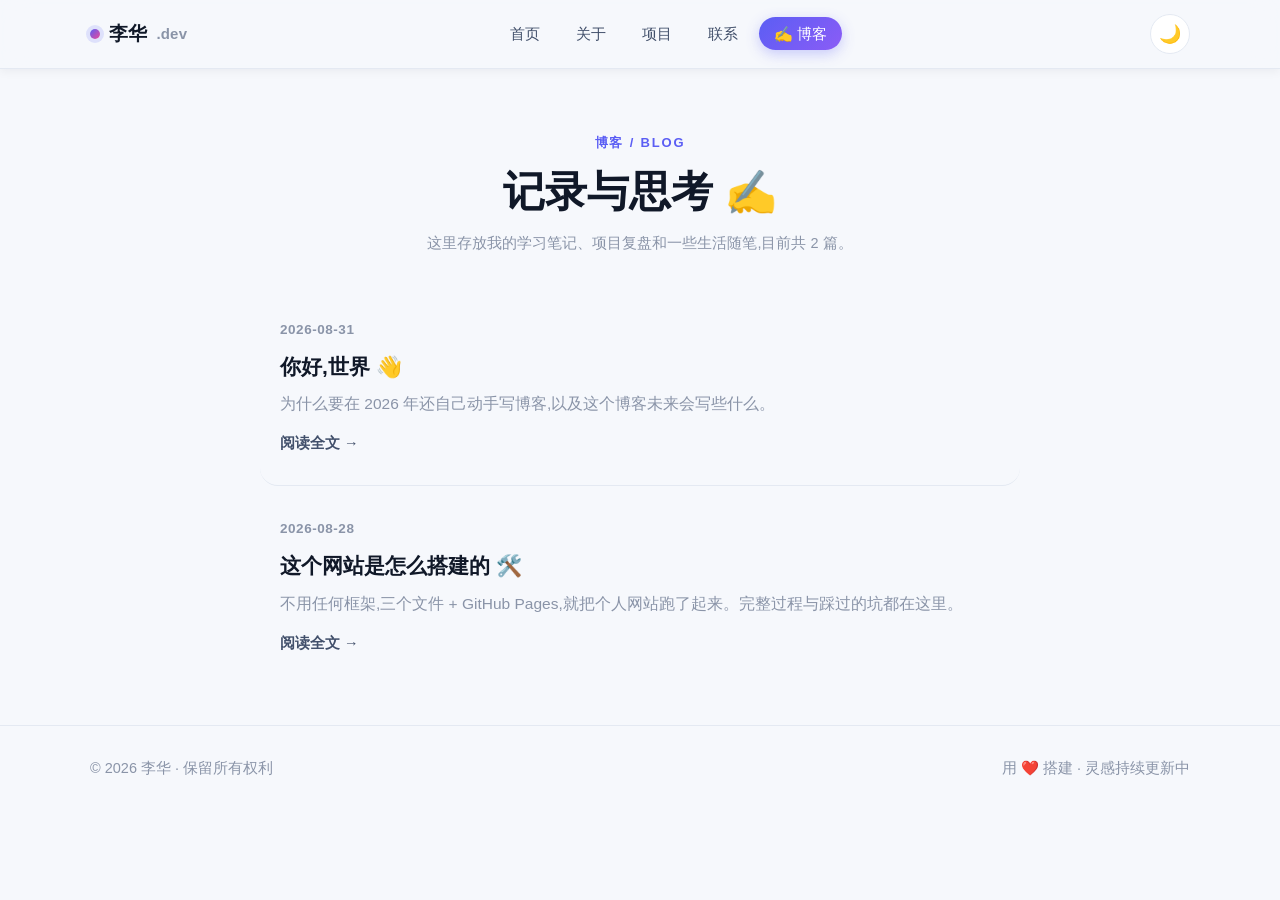
==== blog.html @ 34dc0900 "init: 个人网站与博客" ====
<!DOCTYPE html>
<html lang="zh-CN">
<head>
  <meta charset="UTF-8" />
  <meta name="viewport" content="width=device-width, initial-scale=1.0" />
  <title>博客 · 李华</title>
  <meta name="description" content="李华的博客:学习笔记、项目复盘与生活随笔。" />
  <link rel="icon" href="data:image/svg+xml,<svg xmlns='http://www.w3.org/2000/svg' viewBox='0 0 100 100'><text y='.9em' font-size='90'>🌟</text></svg>" />
  <link rel="stylesheet" href="style.css" />
</head>
<body>
  <a class="skip-link" href="#main">跳到主要内容</a>

  <header class="site-header scrolled">
    <nav class="nav container" aria-label="主导航">
      <a class="brand" href="index.html"><span class="brand-dot"></span>李华<span class="brand-sub">.dev</span></a>
      <ul class="nav-menu" id="navMenu">
        <li><a href="index.html" class="nav-link">首页</a></li>
        <li><a href="index.html#about" class="nav-link">关于</a></li>
        <li><a href="index.html#projects" class="nav-link">项目</a></li>
        <li><a href="index.html#contact" class="nav-link">联系</a></li>
        <li><a href="blog.html" class="nav-link nav-blog">✍️ 博客</a></li>
      </ul>
      <div class="nav-actions">
        <button class="theme-toggle" id="themeToggle" aria-label="切换深色 / 浅色模式">🌙</button>
        <button class="nav-toggle" id="navToggle" aria-label="打开菜单" aria-expanded="false" aria-controls="navMenu">
          <span></span><span></span><span></span>
        </button>
      </div>
    </nav>
  </header>

  <main id="main">
    <div class="container">
      <header class="page-head">
        <p class="eyebrow">博客 / Blog</p>
        <h1>记录与思考 ✍️</h1>
        <p class="p-meta">这里存放我的学习笔记、项目复盘和一些生活随笔,目前共 2 篇。</p>
      </header>

      <div class="blog-wrap">
        <a class="post-list-item" href="posts/2026-08-31-hello-world.html">
          <time class="post-item-date" datetime="2026-08-31">2026-08-31</time>
          <h2>你好,世界 👋</h2>
          <p class="post-item-excerpt">为什么要在 2026 年还自己动手写博客,以及这个博客未来会写些什么。</p>
          <span class="link-arrow">阅读全文 →</span>
        </a>
        <a class="post-list-item" href="posts/2026-08-28-how-i-built-this-site.html">
          <time class="post-item-date" datetime="2026-08-28">2026-08-28</time>
          <h2>这个网站是怎么搭建的 🛠️</h2>
          <p class="post-item-excerpt">不用任何框架,三个文件 + GitHub Pages,就把个人网站跑了起来。完整过程与踩过的坑都在这里。</p>
          <span class="link-arrow">阅读全文 →</span>
        </a>
      </div>
    </div>
  </main>

  <footer class="site-footer">
    <div class="container footer-inner">
      <p>© <span id="year">2026</span> 李华 · 保留所有权利</p>
      <p>用 ❤️ 搭建 · 灵感持续更新中</p>
    </div>
  </footer>

  <button class="back-top" id="backTop" aria-label="回到顶部">↑</button>

  <script src="script.js"></script>
</body>
</html>
---- style.css ----
/* =====================================================
   个人网站样式表
   主题色、深浅色模式都在 :root / [data-theme] 变量里改
   ===================================================== */

:root {
  --bg: #f6f8fc;
  --surface: #ffffff;
  --surface-2: #edf1f8;
  --text: #101828;
  --text-2: #42506b;
  --muted: #8a94a8;
  --primary: #5b5ef4;
  --primary-2: #8b5cf6;
  --pink: #ec4899;
  --teal: #14b8a6;
  --amber: #f59e0b;
  --border: #e4e9f2;
  --nav-bg: rgba(246, 248, 252, 0.82);
  --shadow-sm: 0 2px 10px rgba(15, 23, 42, 0.06);
  --shadow-md: 0 14px 34px rgba(15, 23, 42, 0.10);
  --radius: 18px;
  --header-h: 68px;
  --font: -apple-system, BlinkMacSystemFont, "Segoe UI", "PingFang SC",
    "Hiragino Sans GB", "Microsoft YaHei", "Noto Sans SC", sans-serif;
}

html[data-theme="dark"] {
  --bg: #0b1020;
  --surface: #141b31;
  --surface-2: #0f1526;
  --text: #e9edf8;
  --text-2: #b4bed6;
  --muted: #6d7893;
  --border: #242e4d;
  --nav-bg: rgba(11, 16, 32, 0.78);
  --shadow-sm: 0 2px 10px rgba(0, 0, 0, 0.35);
  --shadow-md: 0 16px 40px rgba(0, 0, 0, 0.45);
}

/* ---------- 基础 ---------- */
* { margin: 0; padding: 0; box-sizing: border-box; }

html {
  scroll-behavior: smooth;
  scroll-padding-top: calc(var(--header-h) + 14px);
}

body {
  font-family: var(--font);
  background: var(--bg);
  color: var(--text);
  line-height: 1.75;
  transition: background 0.35s ease, color 0.35s ease;
  overflow-x: hidden;
}

img, svg { display: block; max-width: 100%; }
a { color: inherit; text-decoration: none; }
ul { list-style: none; }
button { font-family: inherit; cursor: pointer; border: none; background: none; color: inherit; }

::selection { background: var(--primary); color: #fff; }

:focus-visible { outline: 2px solid var(--primary); outline-offset: 3px; border-radius: 4px; }

.container { width: min(1100px, 100% - 48px); margin-inline: auto; }

.skip-link {
  position: fixed; top: -60px; left: 16px; z-index: 100;
  background: var(--primary); color: #fff; padding: 10px 18px; border-radius: 10px;
  transition: top 0.25s ease;
}
.skip-link:focus { top: 12px; }

/* ---------- 顶部导航 ---------- */
.site-header {
  position: fixed; inset: 0 0 auto 0; z-index: 50;
  transition: background 0.3s ease, box-shadow 0.3s ease, border-color 0.3s ease;
  border-bottom: 1px solid transparent;
}
.site-header.scrolled {
  background: var(--nav-bg);
  backdrop-filter: blur(14px);
  -webkit-backdrop-filter: blur(14px);
  border-color: var(--border);
  box-shadow: var(--shadow-sm);
}

.nav { display: flex; align-items: center; justify-content: space-between; height: var(--header-h); gap: 16px; }

.brand { display: flex; align-items: center; gap: 9px; font-weight: 800; font-size: 19px; letter-spacing: 0.01em; }
.brand-dot {
  width: 10px; height: 10px; border-radius: 50%;
  background: linear-gradient(135deg, var(--primary), var(--pink));
  box-shadow: 0 0 0 4px rgba(91, 94, 244, 0.15);
}
.brand-sub { color: var(--muted); font-weight: 600; font-size: 15px; }

.nav-menu { display: flex; align-items: center; gap: 6px; }
.nav-link {
  padding: 8px 15px; border-radius: 999px; font-size: 15px; font-weight: 500;
  color: var(--text-2); transition: color 0.2s, background 0.2s;
}
.nav-link:hover { color: var(--text); background: var(--surface-2); }
.nav-link.active { color: #fff; background: linear-gradient(135deg, var(--primary), var(--primary-2)); }

.nav-actions { display: flex; align-items: center; gap: 8px; }

.theme-toggle {
  width: 40px; height: 40px; border-radius: 50%;
  display: grid; place-items: center; font-size: 18px;
  background: var(--surface); border: 1px solid var(--border);
  transition: transform 0.2s;
}
.theme-toggle:hover { transform: rotate(18deg) scale(1.06); }

.nav-toggle {
  display: none; flex-direction: column; justify-content: center; gap: 5px;
  width: 40px; height: 40px; border-radius: 12px;
  background: var(--surface); border: 1px solid var(--border);
  align-items: center;
}
.nav-toggle span {
  width: 18px; height: 2px; border-radius: 2px; background: var(--text);
  transition: transform 0.3s ease, opacity 0.3s ease;
}
body.menu-open .nav-toggle span:nth-child(1) { transform: translateY(7px) rotate(45deg); }
body.menu-open .nav-toggle span:nth-child(2) { opacity: 0; }
body.menu-open .nav-toggle span:nth-child(3) { transform: translateY(-7px) rotate(-45deg); }

/* ---------- 首屏 Hero ---------- */
.hero {
  position: relative;
  min-height: 100vh; min-height: 100svh;
  display: grid; place-items: center;
  text-align: center;
  padding: calc(var(--header-h) + 40px) 0 90px;
  overflow: hidden;
}

.hero-bg { position: absolute; inset: 0; pointer-events: none; }
.blob { position: absolute; border-radius: 50%; filter: blur(90px); opacity: 0.5; }
.blob-1 {
  width: 420px; height: 420px; top: -120px; left: -100px;
  background: radial-gradient(circle, rgba(91, 94, 244, 0.55), transparent 65%);
  animation: drift 14s ease-in-out infinite alternate;
}
.blob-2 {
  width: 380px; height: 380px; bottom: -140px; right: -80px;
  background: radial-gradient(circle, rgba(236, 72, 153, 0.4), transparent 65%);
  animation: drift 16s ease-in-out infinite alternate-reverse;
}
.blob-3 {
  width: 300px; height: 300px; top: 30%; right: 18%;
  background: radial-gradient(circle, rgba(20, 184, 166, 0.35), transparent 65%);
  animation: drift 12s ease-in-out infinite alternate;
}
@keyframes drift {
  from { transform: translate(0, 0) scale(1); }
  to { transform: translate(40px, 30px) scale(1.12); }
}

.hero-inner { position: relative; z-index: 1; }

.hero-hi { font-size: 19px; color: var(--text-2); font-weight: 500; }

.hero-name {
  font-size: clamp(46px, 9vw, 88px);
  font-weight: 900; line-height: 1.15; letter-spacing: 0.02em;
  background: linear-gradient(120deg, var(--primary) 5%, var(--primary-2) 45%, var(--pink) 90%);
  -webkit-background-clip: text; background-clip: text; color: transparent;
}

.hero-role { margin-top: 14px; font-size: clamp(18px, 3vw, 24px); color: var(--text-2); }
.typed { font-weight: 700; color: var(--primary); }
html[data-theme="dark"] .typed { color: #a5a8ff; }
.caret {
  display: inline-block; width: 2px; height: 1.15em; margin-left: 3px;
  background: var(--primary); vertical-align: -0.2em;
  animation: blink 1s steps(1) infinite;
}
@keyframes blink { 50% { opacity: 0; } }

.hero-desc {
  max-width: 560px; margin: 18px auto 0;
  color: var(--muted); font-size: 17px;
}

.hero-actions { margin-top: 36px; display: flex; gap: 14px; justify-content: center; flex-wrap: wrap; }

.btn {
  display: inline-flex; align-items: center; gap: 8px;
  padding: 13px 28px; border-radius: 999px;
  font-size: 16px; font-weight: 600;
  transition: transform 0.2s ease, box-shadow 0.2s ease, background 0.2s ease;
}
.btn:hover { transform: translateY(-3px); }
.btn-primary {
  color: #fff;
  background: linear-gradient(135deg, var(--primary), var(--primary-2));
  box-shadow: 0 10px 24px rgba(91, 94, 244, 0.35);
}
.btn-primary:hover { box-shadow: 0 16px 30px rgba(91, 94, 244, 0.45); }
.btn-ghost {
  color: var(--text); border: 1.5px solid var(--border); background: var(--surface);
}
.btn-ghost:hover { border-color: var(--primary); color: var(--primary); }
.btn-lg { padding: 16px 36px; font-size: 17px; }

.hero-meta {
  margin-top: 44px; display: flex; gap: 26px; justify-content: center; flex-wrap: wrap;
  color: var(--muted); font-size: 14.5px; font-weight: 500;
}

.scroll-hint {
  position: absolute; bottom: 26px; left: 50%; transform: translateX(-50%);
  font-size: 26px; color: var(--muted); animation: bounce 1.8s ease-in-out infinite;
}
@keyframes bounce { 0%, 100% { transform: translate(-50%, 0); } 50% { transform: translate(-50%, 8px); } }

/* ---------- 通用 Section ---------- */
.section { padding: 104px 0; }
.section-alt { background: var(--surface-2); transition: background 0.35s ease; }

.section-head { text-align: center; margin-bottom: 56px; }
.eyebrow {
  color: var(--primary); font-weight: 700;
  letter-spacing: 0.14em; font-size: 13px; text-transform: uppercase;
}
html[data-theme="dark"] .eyebrow { color: #9ca0ff; }
.section-head h2 { margin-top: 8px; font-size: clamp(28px, 4.5vw, 40px); font-weight: 800; }

/* ---------- 滚动浮现动画 ---------- */
.reveal { opacity: 0; transform: translateY(26px); transition: opacity 0.7s ease, transform 0.7s ease; transition-delay: calc(var(--d, 0) * 100ms); }
.reveal.visible { opacity: 1; transform: none; }

/* ---------- 关于我 ---------- */
.about-grid {
  display: grid; grid-template-columns: 320px 1fr;
  gap: 64px; align-items: center;
}

.avatar-wrap { position: relative; width: min(320px, 80%); margin-inline: auto; }
.avatar {
  aspect-ratio: 1; border-radius: 32% ;
  background: linear-gradient(135deg, var(--primary), var(--primary-2) 55%, var(--pink));
  display: grid; place-items: center;
  box-shadow: var(--shadow-md);
  overflow: hidden; position: relative;
}
.avatar::after {
  content: ""; position: absolute; inset: 10px;
  border-radius: inherit; border: 2px dashed rgba(255, 255, 255, 0.5);
}
.avatar span {
  font-size: 110px; font-weight: 900; color: #fff; opacity: 0.95;
  text-shadow: 0 8px 30px rgba(0, 0, 0, 0.25);
}
.badge {
  position: absolute; display: grid; place-items: center;
  width: 56px; height: 56px; border-radius: 18px; font-size: 26px;
  background: var(--surface); border: 1px solid var(--border);
  box-shadow: var(--shadow-sm);
}
.badge-1 { top: -12px; right: -6px; animation: float-y 4s ease-in-out infinite; }
.badge-2 { bottom: 18%; left: -26px; animation: float-y 5s ease-in-out infinite 0.6s; }
.badge-3 { bottom: -14px; right: 14%; animation: float-y 4.5s ease-in-out infinite 1.1s; }
@keyframes float-y { 0%, 100% { transform: translateY(0); } 50% { transform: translateY(-9px); } }

.about-text p { color: var(--text-2); margin-bottom: 16px; font-size: 16.5px; }

.stats { display: flex; gap: 18px; margin-top: 30px; flex-wrap: wrap; }
.stat {
  flex: 1; min-width: 120px; text-align: center;
  background: var(--surface); border: 1px solid var(--border);
  border-radius: var(--radius); padding: 18px 12px;
  box-shadow: var(--shadow-sm);
}
.stat strong {
  display: block; font-size: 30px; font-weight: 800;
  background: linear-gradient(120deg, var(--primary), var(--pink));
  -webkit-background-clip: text; background-clip: text; color: transparent;
}
.stat span { color: var(--muted); font-size: 14px; }

/* ---------- 技能 ---------- */
.skills-grid { display: grid; grid-template-columns: repeat(auto-fit, minmax(280px, 1fr)); gap: 26px; }

.skill-card {
  background: var(--surface); border: 1px solid var(--border);
  border-radius: var(--radius); padding: 32px 28px;
  box-shadow: var(--shadow-sm);
  transition: transform 0.25s ease, box-shadow 0.25s ease, border-color 0.25s ease;
}
.skill-card:hover { transform: translateY(-6px); box-shadow: var(--shadow-md); border-color: transparent; }

.skill-icon {
  width: 58px; height: 58px; border-radius: 16px; font-size: 28px;
  display: grid; place-items: center; margin-bottom: 20px;
  background: linear-gradient(135deg, rgba(91, 94, 244, 0.14), rgba(236, 72, 153, 0.14));
}
.skill-card h3 { font-size: 20px; margin-bottom: 8px; }
.skill-card > p { color: var(--muted); font-size: 15px; margin-bottom: 18px; }

.tags { display: flex; flex-wrap: wrap; gap: 8px; }
.tag {
  font-size: 13.5px; font-weight: 500; color: var(--text-2);
  background: var(--surface-2); border: 1px solid var(--border);
  padding: 5px 14px; border-radius: 999px;
}

/* ---------- 项目 ---------- */
.projects-grid { display: grid; grid-template-columns: repeat(auto-fit, minmax(300px, 1fr)); gap: 26px; }

.project-card {
  background: var(--surface); border: 1px solid var(--border);
  border-radius: var(--radius); overflow: hidden;
  box-shadow: var(--shadow-sm); display: flex; flex-direction: column;
  transition: transform 0.25s ease, box-shadow 0.25s ease;
}
.project-card:hover { transform: translateY(-6px); box-shadow: var(--shadow-md); }

.cover { height: 168px; display: grid; place-items: center; position: relative; overflow: hidden; }
.cover-emoji { font-size: 62px; filter: drop-shadow(0 10px 16px rgba(0, 0, 0, 0.25)); transition: transform 0.3s ease; }
.project-card:hover .cover-emoji { transform: scale(1.14) rotate(-5deg); }
.cover-1 { background: linear-gradient(135deg, #6366f1, #38bdf8); }
.cover-2 { background: linear-gradient(135deg, #8b5cf6, #ec4899); }
.cover-3 { background: linear-gradient(135deg, #0ea5a4, #4ade80); }

.project-body { padding: 24px 26px 26px; display: flex; flex-direction: column; flex: 1; }
.project-body h3 { font-size: 20px; margin-bottom: 8px; }
.project-body > p { color: var(--muted); font-size: 15px; flex: 1; }

.project-tags { display: flex; flex-wrap: wrap; gap: 8px; margin: 16px 0 14px; }
.project-tags span {
  font-size: 12.5px; font-weight: 600; color: var(--primary);
  background: rgba(91, 94, 244, 0.1); padding: 4px 12px; border-radius: 999px;
}
html[data-theme="dark"] .project-tags span { color: #a5a8ff; }

.project-links { display: flex; gap: 18px; }
.link-arrow { font-size: 14.5px; font-weight: 600; color: var(--text-2); transition: color 0.2s; }
.link-arrow:hover { color: var(--primary); }

.more-hint { text-align: center; margin-top: 40px; color: var(--muted); font-size: 15.5px; }
.more-hint a { color: var(--primary); font-weight: 600; }
html[data-theme="dark"] .more-hint a { color: #a5a8ff; }

/* ---------- 博客入口 / 列表 ---------- */
.nav-blog {
  color: #fff !important;
  background: linear-gradient(135deg, var(--primary), var(--primary-2));
  box-shadow: 0 4px 14px rgba(91, 94, 244, 0.30);
}
.nav-blog:hover { color: #fff; transform: translateY(-2px); }

.page-head {
  max-width: 760px; margin: 0 auto; text-align: center;
  padding: calc(var(--header-h) + 64px) 24px 30px;
}
.page-head h1 { margin-top: 10px; font-size: clamp(28px, 5vw, 42px); font-weight: 800; line-height: 1.3; }
.p-meta { color: var(--muted); font-size: 14.5px; margin-top: 12px; }

.blog-wrap { max-width: 760px; margin: 0 auto; padding-bottom: 40px; }
.post-list-item {
  display: block; padding: 28px 20px;
  border-radius: var(--radius); border-bottom: 1px solid var(--border);
  transition: background 0.2s ease;
}
.post-list-item:last-child { border-bottom: none; }
.post-list-item:hover { background: var(--surface); }
.post-list-item:hover h2 { color: var(--primary); }
.post-item-date {
  color: var(--muted); font-size: 13.5px; font-weight: 700;
  letter-spacing: 0.04em; font-variant-numeric: tabular-nums;
}
.post-list-item h2 { font-size: 21px; margin: 8px 0; line-height: 1.5; transition: color 0.2s ease; }
.post-item-excerpt { color: var(--muted); font-size: 15.5px; margin-bottom: 12px; }

/* 首页「最新文章」卡片 */
.blog-cards { display: grid; grid-template-columns: repeat(auto-fit, minmax(280px, 1fr)); gap: 26px; }
.post-card {
  background: var(--surface); border: 1px solid var(--border);
  border-radius: var(--radius); padding: 26px 26px 24px;
  display: flex; flex-direction: column; box-shadow: var(--shadow-sm);
  transition: transform 0.25s ease, box-shadow 0.25s ease;
}
.post-card:hover { transform: translateY(-6px); box-shadow: var(--shadow-md); }
.post-card time { color: var(--muted); font-size: 13.5px; font-weight: 600; }
.post-card h3 { font-size: 19px; line-height: 1.5; margin: 8px 0; transition: color 0.2s ease; }
.post-card:hover h3 { color: var(--primary); }
.post-card p { color: var(--muted); font-size: 14.5px; flex: 1; }
.post-card .link-arrow { margin-top: 16px; color: var(--primary); font-weight: 600; font-size: 14.5px; }

/* ---------- 文章页排版 ---------- */
.article { max-width: 720px; margin: 0 auto; font-size: 16.5px; }
.article p { color: var(--text-2); margin-bottom: 18px; }
.article .lead { font-size: 18px; color: var(--text); }
.article h2 { font-size: 24px; margin: 40px 0 16px; }
.article h3 { font-size: 19px; margin: 30px 0 12px; }
.article ul, .article ol { margin: 0 0 18px 22px; color: var(--text-2); }
.article li { margin-bottom: 8px; }
.article a { color: var(--primary); text-decoration: underline; text-underline-offset: 3px; }
.article strong { color: var(--text); }
.article blockquote {
  border-left: 3px solid var(--primary);
  background: var(--surface);
  border-radius: 4px 14px 14px 4px;
  padding: 14px 20px; margin: 0 0 18px; color: var(--muted);
}
.article code {
  font-family: Consolas, "Courier New", monospace; font-size: 0.88em;
  background: var(--surface-2); border: 1px solid var(--border);
  padding: 2px 7px; border-radius: 6px; color: var(--text);
}
.article pre {
  background: var(--surface-2); border: 1px solid var(--border);
  border-radius: 14px; padding: 18px 20px; overflow-x: auto;
  margin: 0 0 18px; line-height: 1.6;
}
.article pre code { background: none; border: none; padding: 0; font-size: 14px; }
.article hr { border: none; border-top: 1px solid var(--border); margin: 32px 0; }
.article img { border-radius: 14px; margin-bottom: 18px; }

.post-nav {
  max-width: 720px; margin: 26px auto 0; padding: 24px 24px 80px;
  border-top: 1px solid var(--border);
  display: flex; justify-content: space-between; gap: 16px; flex-wrap: wrap;
}
.post-nav a { color: var(--text-2); font-weight: 600; font-size: 15px; transition: color 0.2s; }
.post-nav a:hover { color: var(--primary); }

/* ---------- 经历时间线 ---------- */
.timeline { max-width: 720px; margin: 0 auto; }
.t-item {
  position: relative; padding: 0 0 42px 30px;
  border-left: 2px solid var(--border);
}
.t-item:last-child { border-left-color: transparent; padding-bottom: 0; }
.t-item::before {
  content: ""; position: absolute; left: -9px; top: 6px;
  width: 16px; height: 16px; border-radius: 50%;
  background: var(--surface);
  border: 4px solid var(--primary);
  box-shadow: 0 0 0 5px rgba(91, 94, 244, 0.15);
}
.t-date { color: var(--primary); font-weight: 700; font-size: 14px; letter-spacing: 0.04em; }
html[data-theme="dark"] .t-date { color: #9ca0ff; }
.t-item h3 { font-size: 19px; margin: 6px 0 4px; }
.t-desc { color: var(--muted); font-size: 15px; }

/* ---------- 联系 ---------- */
.contact-card {
  text-align: center;
  background: var(--surface); border: 1px solid var(--border);
  border-radius: calc(var(--radius) + 8px);
  padding: 72px 32px;
  box-shadow: var(--shadow-md);
  position: relative; overflow: hidden;
}
.contact-card::before {
  content: ""; position: absolute; inset: 0 0 auto 0; height: 6px;
  background: linear-gradient(90deg, var(--primary), var(--primary-2), var(--pink));
}
.contact-card h2 { font-size: clamp(26px, 4vw, 36px); margin-bottom: 12px; }
.contact-text { color: var(--muted); max-width: 460px; margin: 0 auto 30px; }
.contact-card .btn-lg { margin-bottom: 34px; }

.socials { display: flex; gap: 14px; justify-content: center; }
.social {
  width: 52px; height: 52px; border-radius: 16px;
  display: grid; place-items: center;
  background: var(--surface-2); border: 1px solid var(--border);
  color: var(--text-2);
  transition: transform 0.2s ease, color 0.2s ease, border-color 0.2s ease;
}
.social svg { width: 22px; height: 22px; }
.social:hover { transform: translateY(-4px); color: var(--primary); border-color: var(--primary); }

/* ---------- 页脚 ---------- */
.site-footer {
  border-top: 1px solid var(--border);
  padding: 30px 0; color: var(--muted); font-size: 14.5px;
}
.footer-inner { display: flex; justify-content: space-between; gap: 12px; flex-wrap: wrap; }

/* ---------- 回到顶部 ---------- */
.back-top {
  position: fixed; right: 26px; bottom: 26px; z-index: 40;
  width: 48px; height: 48px; border-radius: 50%;
  display: grid; place-items: center; font-size: 20px; font-weight: 700;
  color: #fff; background: linear-gradient(135deg, var(--primary), var(--primary-2));
  box-shadow: 0 10px 24px rgba(91, 94, 244, 0.4);
  opacity: 0; visibility: hidden; transform: translateY(14px);
  transition: opacity 0.3s ease, transform 0.3s ease, visibility 0.3s;
}
.back-top.show { opacity: 1; visibility: visible; transform: none; }
.back-top:hover { transform: translateY(-4px); }

/* ---------- 响应式 ---------- */
@media (max-width: 900px) {
  .about-grid { grid-template-columns: 1fr; gap: 48px; }
  .avatar-wrap { width: min(260px, 70%); }
  .avatar span { font-size: 88px; }
}

@media (max-width: 720px) {
  .section { padding: 80px 0; }
  .nav-toggle { display: flex; }
  .nav-menu {
    position: fixed; top: var(--header-h); left: 0; right: 0;
    flex-direction: column; align-items: stretch; gap: 4px;
    background: var(--surface); border-bottom: 1px solid var(--border);
    padding: 14px 20px 20px;
    box-shadow: var(--shadow-md);
    opacity: 0; visibility: hidden; transform: translateY(-10px);
    transition: opacity 0.25s ease, transform 0.25s ease, visibility 0.25s;
  }
  body.menu-open .nav-menu { opacity: 1; visibility: visible; transform: none; }
  .nav-link { display: block; text-align: center; padding: 12px; }
  .nav-link.active { background: none; color: var(--primary); }
  .hero-meta { gap: 14px; }
  .footer-inner { justify-content: center; text-align: center; }
}

/* ---------- 动效偏好:减少 ---------- */
@media (prefers-reduced-motion: reduce) {
  html { scroll-behavior: auto; }
  *, *::before, *::after {
    animation-duration: 0.01ms !important;
    animation-iteration-count: 1 !important;
    transition-duration: 0.01ms !important;
  }
  .reveal { opacity: 1; transform: none; }
}
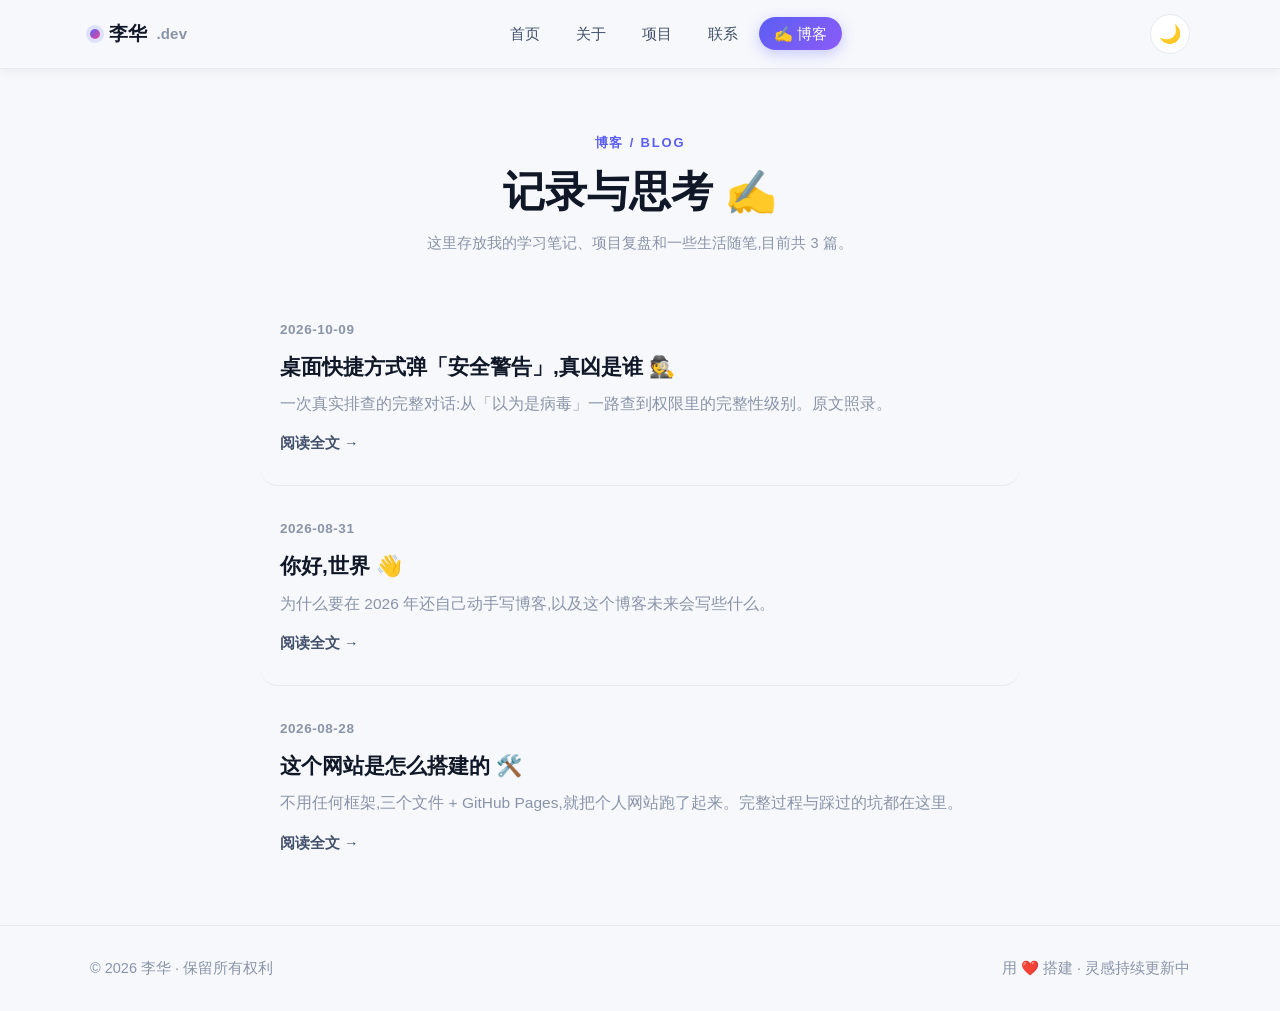
==== commit 40f20f19: "新文章:桌面快捷方式弹「安全警告」,真凶是谁(排查对话原文)" ====
--- a/blog.html
+++ b/blog.html
@@ -35,10 +35,16 @@
       <header class="page-head">
         <p class="eyebrow">博客 / Blog</p>
         <h1>记录与思考 ✍️</h1>
-        <p class="p-meta">这里存放我的学习笔记、项目复盘和一些生活随笔,目前共 2 篇。</p>
+        <p class="p-meta">这里存放我的学习笔记、项目复盘和一些生活随笔,目前共 3 篇。</p>
       </header>
 
       <div class="blog-wrap">
+        <a class="post-list-item" href="posts/2026-10-09-shortcut-security-warning.html">
+          <time class="post-item-date" datetime="2026-10-09">2026-10-09</time>
+          <h2>桌面快捷方式弹「安全警告」,真凶是谁 🕵️</h2>
+          <p class="post-item-excerpt">一次真实排查的完整对话:从「以为是病毒」一路查到权限里的完整性级别。原文照录。</p>
+          <span class="link-arrow">阅读全文 →</span>
+        </a>
         <a class="post-list-item" href="posts/2026-08-31-hello-world.html">
           <time class="post-item-date" datetime="2026-08-31">2026-08-31</time>
           <h2>你好,世界 👋</h2>
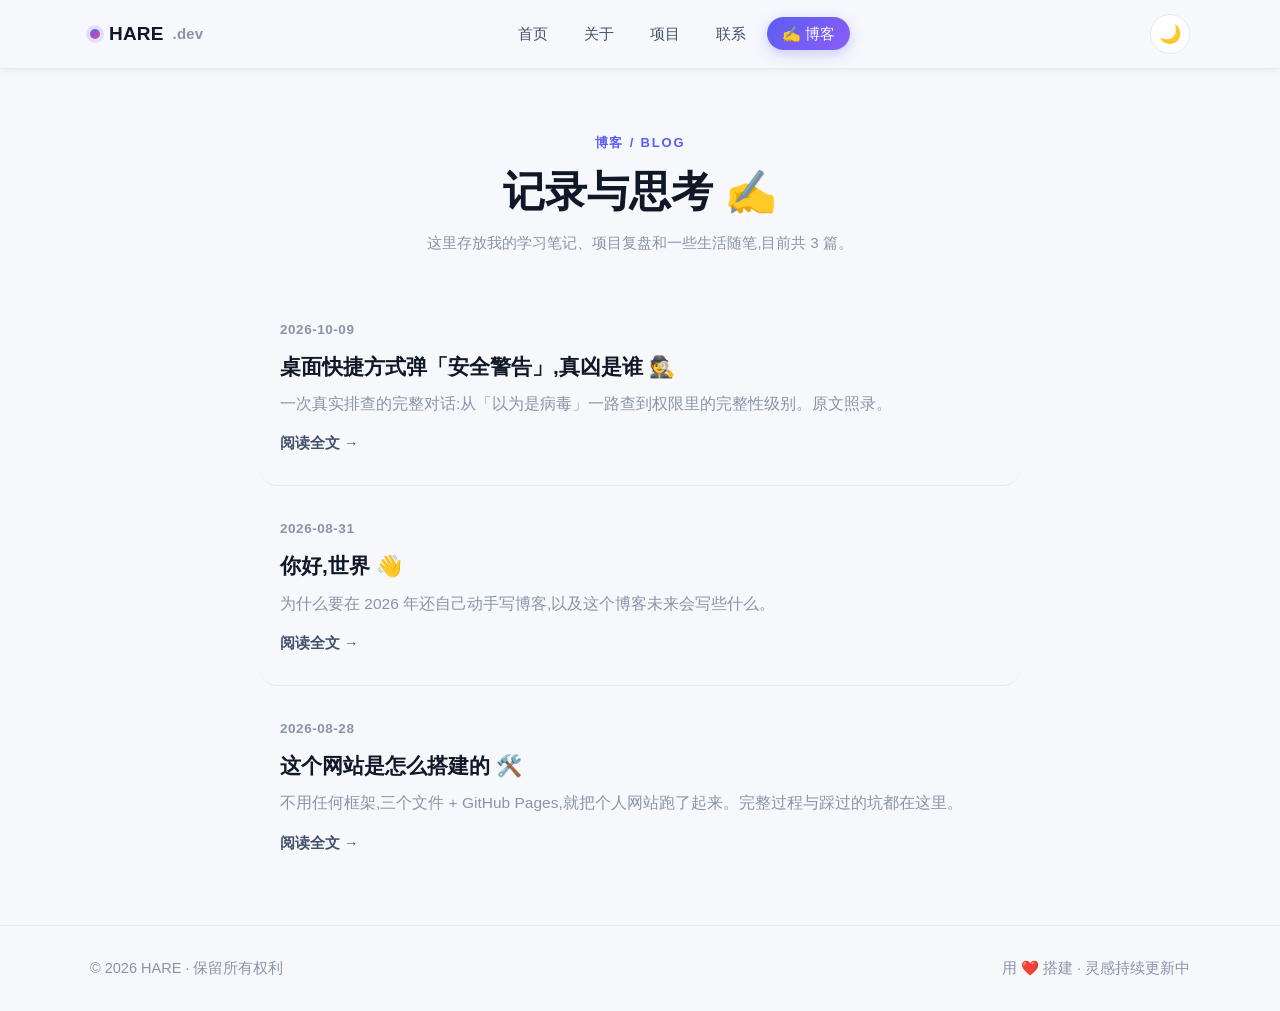
==== commit 7a802c70: "站点署名:李华 -> HARE" ====
--- a/blog.html
+++ b/blog.html
@@ -3,8 +3,8 @@
 <head>
   <meta charset="UTF-8" />
   <meta name="viewport" content="width=device-width, initial-scale=1.0" />
-  <title>博客 · 李华</title>
-  <meta name="description" content="李华的博客:学习笔记、项目复盘与生活随笔。" />
+  <title>博客 · HARE</title>
+  <meta name="description" content="HARE 的博客:学习笔记、项目复盘与生活随笔。" />
   <link rel="icon" href="data:image/svg+xml,<svg xmlns='http://www.w3.org/2000/svg' viewBox='0 0 100 100'><text y='.9em' font-size='90'>🌟</text></svg>" />
   <link rel="stylesheet" href="style.css" />
 </head>
@@ -13,7 +13,7 @@
 
   <header class="site-header scrolled">
     <nav class="nav container" aria-label="主导航">
-      <a class="brand" href="index.html"><span class="brand-dot"></span>李华<span class="brand-sub">.dev</span></a>
+      <a class="brand" href="index.html"><span class="brand-dot"></span>HARE<span class="brand-sub">.dev</span></a>
       <ul class="nav-menu" id="navMenu">
         <li><a href="index.html" class="nav-link">首页</a></li>
         <li><a href="index.html#about" class="nav-link">关于</a></li>
@@ -63,7 +63,7 @@
 
   <footer class="site-footer">
     <div class="container footer-inner">
-      <p>© <span id="year">2026</span> 李华 · 保留所有权利</p>
+      <p>© <span id="year">2026</span> HARE · 保留所有权利</p>
       <p>用 ❤️ 搭建 · 灵感持续更新中</p>
     </div>
   </footer>
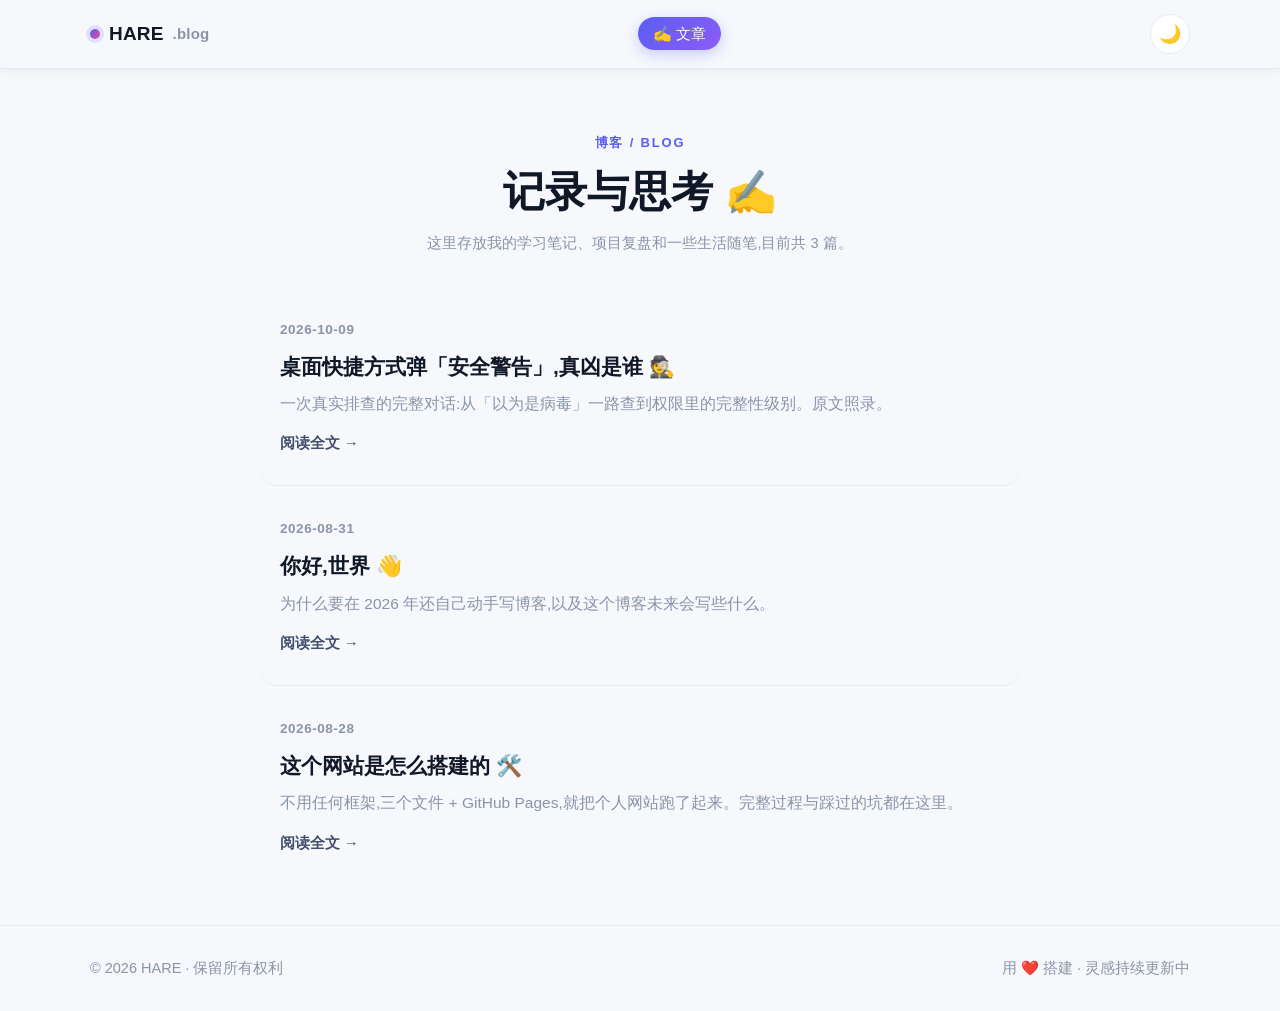
==== commit 440f75e8: "站点瘦身:只保留博客(首页=文章列表,移除个人主页各板块)" ====
--- a/blog.html
+++ b/blog.html
@@ -4,72 +4,19 @@
   <meta charset="UTF-8" />
   <meta name="viewport" content="width=device-width, initial-scale=1.0" />
   <title>博客 · HARE</title>
-  <meta name="description" content="HARE 的博客:学习笔记、项目复盘与生活随笔。" />
+  <link rel="canonical" href="https://hare-athena-iii.github.io/" />
+  <meta name="robots" content="noindex" />
+  <meta http-equiv="refresh" content="0; url=index.html" />
   <link rel="icon" href="data:image/svg+xml,<svg xmlns='http://www.w3.org/2000/svg' viewBox='0 0 100 100'><text y='.9em' font-size='90'>🌟</text></svg>" />
   <link rel="stylesheet" href="style.css" />
 </head>
 <body>
-  <a class="skip-link" href="#main">跳到主要内容</a>
-
-  <header class="site-header scrolled">
-    <nav class="nav container" aria-label="主导航">
-      <a class="brand" href="index.html"><span class="brand-dot"></span>HARE<span class="brand-sub">.dev</span></a>
-      <ul class="nav-menu" id="navMenu">
-        <li><a href="index.html" class="nav-link">首页</a></li>
-        <li><a href="index.html#about" class="nav-link">关于</a></li>
-        <li><a href="index.html#projects" class="nav-link">项目</a></li>
-        <li><a href="index.html#contact" class="nav-link">联系</a></li>
-        <li><a href="blog.html" class="nav-link nav-blog">✍️ 博客</a></li>
-      </ul>
-      <div class="nav-actions">
-        <button class="theme-toggle" id="themeToggle" aria-label="切换深色 / 浅色模式">🌙</button>
-        <button class="nav-toggle" id="navToggle" aria-label="打开菜单" aria-expanded="false" aria-controls="navMenu">
-          <span></span><span></span><span></span>
-        </button>
-      </div>
-    </nav>
-  </header>
-
   <main id="main">
-    <div class="container">
-      <header class="page-head">
-        <p class="eyebrow">博客 / Blog</p>
-        <h1>记录与思考 ✍️</h1>
-        <p class="p-meta">这里存放我的学习笔记、项目复盘和一些生活随笔,目前共 3 篇。</p>
-      </header>
-
-      <div class="blog-wrap">
-        <a class="post-list-item" href="posts/2026-10-09-shortcut-security-warning.html">
-          <time class="post-item-date" datetime="2026-10-09">2026-10-09</time>
-          <h2>桌面快捷方式弹「安全警告」,真凶是谁 🕵️</h2>
-          <p class="post-item-excerpt">一次真实排查的完整对话:从「以为是病毒」一路查到权限里的完整性级别。原文照录。</p>
-          <span class="link-arrow">阅读全文 →</span>
-        </a>
-        <a class="post-list-item" href="posts/2026-08-31-hello-world.html">
-          <time class="post-item-date" datetime="2026-08-31">2026-08-31</time>
-          <h2>你好,世界 👋</h2>
-          <p class="post-item-excerpt">为什么要在 2026 年还自己动手写博客,以及这个博客未来会写些什么。</p>
-          <span class="link-arrow">阅读全文 →</span>
-        </a>
-        <a class="post-list-item" href="posts/2026-08-28-how-i-built-this-site.html">
-          <time class="post-item-date" datetime="2026-08-28">2026-08-28</time>
-          <h2>这个网站是怎么搭建的 🛠️</h2>
-          <p class="post-item-excerpt">不用任何框架,三个文件 + GitHub Pages,就把个人网站跑了起来。完整过程与踩过的坑都在这里。</p>
-          <span class="link-arrow">阅读全文 →</span>
-        </a>
-      </div>
+    <div class="container" style="padding: 90px 0; text-align: center">
+      <h1>博客换地方了 ✍️</h1>
+      <p class="p-meta">文章列表现在就在首页 —— <a href="index.html">前往首页 →</a></p>
     </div>
   </main>
-
-  <footer class="site-footer">
-    <div class="container footer-inner">
-      <p>© <span id="year">2026</span> HARE · 保留所有权利</p>
-      <p>用 ❤️ 搭建 · 灵感持续更新中</p>
-    </div>
-  </footer>
-
-  <button class="back-top" id="backTop" aria-label="回到顶部">↑</button>
-
-  <script src="script.js"></script>
+  <script>location.replace("index.html");</script>
 </body>
 </html>
